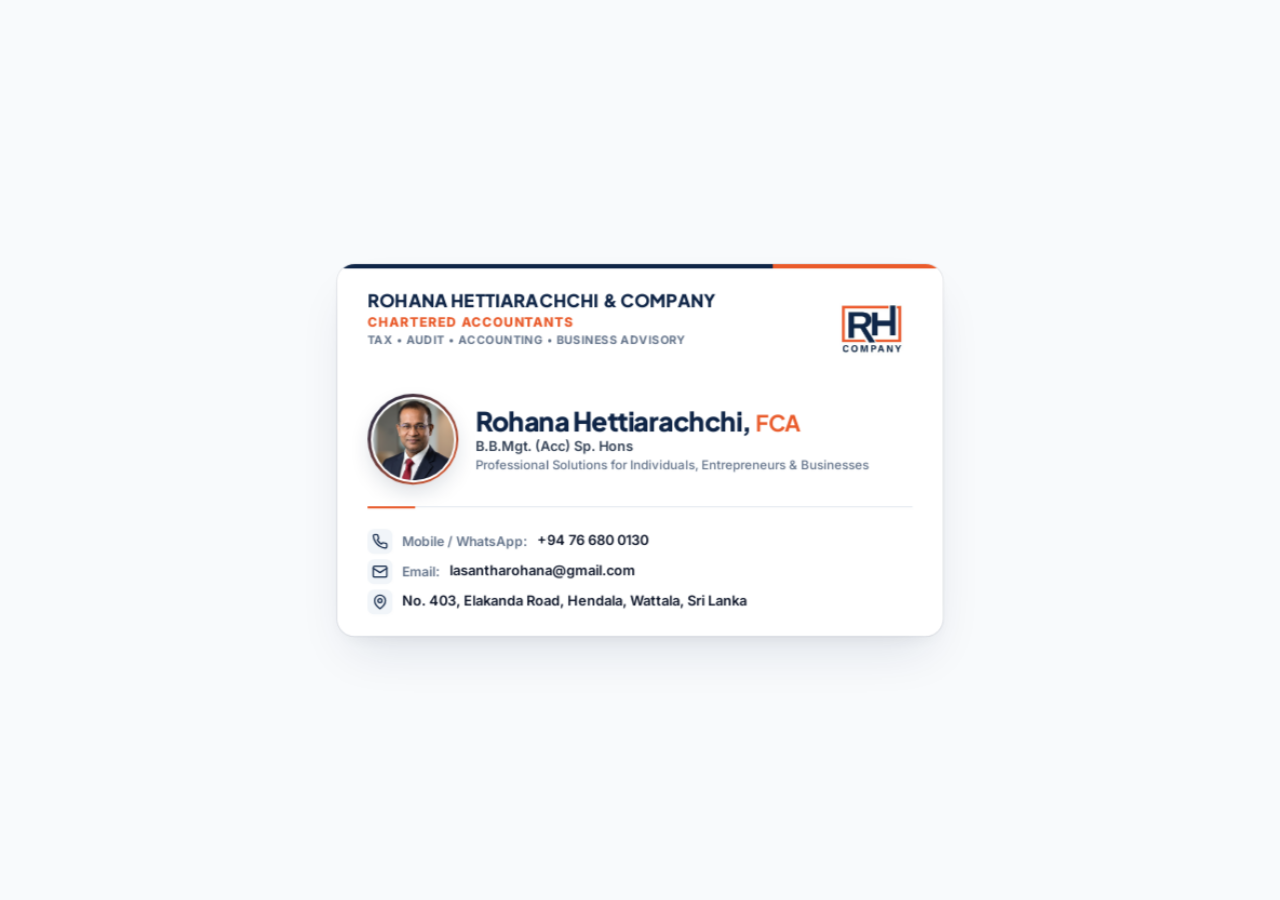
==== index.html @ 7b9294fe "Add Rohana Hettiarachchi 3D Digital Business Card, images, and Topographic QR Card" ====
<!DOCTYPE html>
<html lang="en">
<head>
  <meta charset="UTF-8" />
  <meta name="viewport" content="width=device-width, initial-scale=1.0, maximum-scale=5.0, user-scalable=no" />
  <meta name="theme-color" content="#FFFFFF" />
  <title>Rohana Hettiarachchi &amp; Company | Chartered Accountants</title>
  <meta name="description" content="Rohana Hettiarachchi & Company — Chartered Accountants. Tax, Audit, Accounting & Business Advisory for Individuals, Entrepreneurs & Businesses." />

  <!-- Clean Modern Typography -->
  <link rel="preconnect" href="https://fonts.googleapis.com" />
  <link rel="preconnect" href="https://fonts.gstatic.com" crossorigin />
  <link href="https://fonts.googleapis.com/css2?family=Inter:wght@400;500;600;700&family=Plus+Jakarta+Sans:wght@500;600;700;800&display=swap" rel="stylesheet" />

  <link rel="stylesheet" href="styles.css" />
</head>
<body>

  <main class="stage" id="stage">
    <!-- Auto-Rotating & Scaling Shell (Turns 90deg Landscape on Portrait Mobile, Horizontal on PC) -->
    <div class="card-viewport-box" id="cardViewportBox">
      <div class="card-scene" id="cardScene">

        <!-- One-Time Animated Swipe Overlay ON the Card (Plays once and disappears) -->
        <div class="card-swipe-overlay" id="swipeHint" aria-hidden="true">
          <div class="swipe-badge">
            <svg class="swipe-hand-svg" viewBox="0 0 120 120" width="56" height="56" fill="none" xmlns="http://www.w3.org/2000/svg">
              <!-- Curved Tapered Swipe Swoosh Above Finger -->
              <path
                class="swipe-arc"
                d="M42 23 C58 12, 82 16, 98 37 C80 25, 60 25, 45 31 C40 33, 37 27, 42 23 Z"
                fill="#0F2547"
              />
              <!-- Tilted Outlined Hand Icon -->
              <g class="swipe-hand-group" transform="rotate(-24 56 68)">
                <path
                  d="M36 69 V30 C36 24 44.5 24 44.5 30 V53
                     M44.5 45 C44.5 39.5 53 39.5 53 45 V54
                     M53 47 C53 41.5 61.5 41.5 61.5 47 V56
                     M61.5 50.5 C61.5 45.5 69.5 45.5 69.5 51 V70
                     C69.5 84.5 58.5 94 45.5 94
                     C35 94 28.5 87.5 23 78.5
                     L16.5 67.5 C14 63 20 58 24.5 61.5
                     L36 71"
                  fill="#FFFFFF"
                  stroke="#0F2547"
                  stroke-width="4.8"
                  stroke-linecap="round"
                  stroke-linejoin="round"
                />
              </g>
            </svg>
            <span class="swipe-caption">Swipe card to flip</span>
          </div>
        </div>

        <div class="business-card" id="businessCard" tabindex="0" role="region" aria-label="Business Card of Rohana Hettiarachchi. Swipe or tap to flip.">

          <!-- ================= FRONT SIDE ================= -->
          <div class="card-face card-face--front">
            <div class="card-accent-bar" aria-hidden="true"></div>

            <!-- Top Row: Company Name & Official RH Company Logo -->
            <div class="front-top">
              <div class="firm-info">
                <h2 class="firm-name">ROHANA HETTIARACHCHI &amp; COMPANY</h2>
                <p class="firm-chartered">CHARTERED ACCOUNTANTS</p>
                <p class="firm-pillars">TAX • AUDIT • ACCOUNTING • BUSINESS ADVISORY</p>
              </div>
              <div class="logo-wrap">
                <img
                  src="Logo/516607218_122106043148930137_3336936912384981878_n.jpg"
                  alt="RH Company Logo"
                  class="company-logo"
                  draggable="false"
                />
              </div>
            </div>

            <!-- Middle Row: Circle Profile Photo (Profile.jpg) + Person Name & Qualifications -->
            <div class="front-identity">
              <div class="profile-frame">
                <img
                  src="Profile.jpg"
                  alt="Rohana Hettiarachchi"
                  class="profile-photo"
                  draggable="false"
                />
              </div>
              <div class="identity-text">
                <h1 class="person-name">Rohana Hettiarachchi, <span class="person-fca">FCA</span></h1>
                <p class="person-credentials">B.B.Mgt. (Acc) Sp. Hons</p>
                <p class="firm-scope">Professional Solutions for Individuals, Entrepreneurs &amp; Businesses</p>
              </div>
            </div>

            <div class="card-divider" aria-hidden="true"></div>

            <!-- Bottom Row: Contact Details -->
            <div class="front-contacts">
              <a href="https://wa.me/94766800130" target="_blank" rel="noopener noreferrer" class="contact-row">
                <span class="contact-icon" aria-hidden="true">
                  <svg viewBox="0 0 24 24" width="15" height="15" fill="none" stroke="currentColor" stroke-width="2" stroke-linecap="round" stroke-linejoin="round">
                    <path d="M22 16.92v3a2 2 0 0 1-2.18 2 19.79 19.79 0 0 1-8.63-3.07 19.5 19.5 0 0 1-6-6 19.79 19.79 0 0 1-3.07-8.67A2 2 0 0 1 4.11 2h3a2 2 0 0 1 2 1.72 12.84 12.84 0 0 0 .7 2.81 2 2 0 0 1-.45 2.11L8.09 9.91a16 16 0 0 0 6 6l1.27-1.27a2 2 0 0 1 2.11-.45 12.84 12.84 0 0 0 2.81.7A2 2 0 0 1 22 16.92z"></path>
                  </svg>
                </span>
                <span class="contact-label">Mobile / WhatsApp:</span>
                <span class="contact-value">+94 76 680 0130</span>
              </a>

              <a href="mailto:lasantharohana@gmail.com" class="contact-row">
                <span class="contact-icon" aria-hidden="true">
                  <svg viewBox="0 0 24 24" width="15" height="15" fill="none" stroke="currentColor" stroke-width="2" stroke-linecap="round" stroke-linejoin="round">
                    <rect x="2" y="4" width="20" height="16" rx="2"></rect>
                    <path d="m22 7-8.97 5.7a1.94 1.94 0 0 1-2.06 0L2 7"></path>
                  </svg>
                </span>
                <span class="contact-label">Email:</span>
                <span class="contact-value">lasantharohana@gmail.com</span>
              </a>

              <a href="https://maps.google.com/?q=No.+403,+Elakanda+Road,+Hendala,+Wattala,+Sri+Lanka" target="_blank" rel="noopener noreferrer" class="contact-row">
                <span class="contact-icon" aria-hidden="true">
                  <svg viewBox="0 0 24 24" width="15" height="15" fill="none" stroke="currentColor" stroke-width="2" stroke-linecap="round" stroke-linejoin="round">
                    <path d="M20 10c0 6-8 12-8 12s-8-6-8-12a8 8 0 0 1 16 0Z"></path>
                    <circle cx="12" cy="10" r="3"></circle>
                  </svg>
                </span>
                <span class="contact-value">No. 403, Elakanda Road, Hendala, Wattala, Sri Lanka</span>
              </a>
            </div>
          </div>

          <!-- ================= BACK SIDE ================= -->
          <div class="card-face card-face--back">
            <div class="card-accent-bar" aria-hidden="true"></div>

            <div class="back-top">
              <div>
                <p class="back-eyebrow">TAX • AUDIT • ACCOUNTING • BUSINESS ADVISORY</p>
                <h2 class="back-heading">Professional Solutions</h2>
                <p class="back-sub">For Individuals, Entrepreneurs &amp; Businesses</p>
              </div>
              <img
                src="Logo/516607218_122106043148930137_3336936912384981878_n.jpg"
                alt="RH Company Logo"
                class="company-logo company-logo--small"
                draggable="false"
              />
            </div>

            <ul class="services-list">
              <li>
                <span class="bullet" aria-hidden="true"></span>
                <span>Accounting &amp; Financial Reporting</span>
              </li>
              <li>
                <span class="bullet" aria-hidden="true"></span>
                <span>Tax Advisory &amp; Compliance</span>
              </li>
              <li>
                <span class="bullet" aria-hidden="true"></span>
                <span>Audit &amp; Assurance</span>
              </li>
              <li>
                <span class="bullet" aria-hidden="true"></span>
                <span>Corporate &amp; Secretarial Services</span>
              </li>
              <li>
                <span class="bullet" aria-hidden="true"></span>
                <span>Internal Audit &amp; Risk Advisory</span>
              </li>
              <li>
                <span class="bullet" aria-hidden="true"></span>
                <span>Business &amp; Management Consulting</span>
              </li>
              <li>
                <span class="bullet" aria-hidden="true"></span>
                <span>Accounting Systems &amp; Process Advisory</span>
              </li>
              <li>
                <span class="bullet" aria-hidden="true"></span>
                <span>Financial &amp; Wealth Advisory</span>
              </li>
              <li class="service-span-full">
                <span class="bullet" aria-hidden="true"></span>
                <span>Investment &amp; Retirement Planning</span>
              </li>
            </ul>

            <div class="back-footer">
              <span>ROHANA HETTIARACHCHI &amp; COMPANY — CHARTERED ACCOUNTANTS</span>
            </div>
          </div>

        </div>
      </div>
    </div>
  </main>

  <script src="script.js"></script>
</body>
</html>
---- styles.css ----
/* ==========================================================================
   Rohana Hettiarachchi & Company — Chartered Accountants
   Auto-Landscape on Mobile (90deg rotation on Portrait Screens) + PC Landscape
   One-Time On-Card Swipe Animation
   ========================================================================== */

:root {
  --font-heading: 'Plus Jakarta Sans', -apple-system, BlinkMacSystemFont, 'Segoe UI', Roboto, sans-serif;
  --font-body: 'Inter', -apple-system, BlinkMacSystemFont, 'Segoe UI', Roboto, sans-serif;

  --brand-navy: #0f2547;
  --brand-orange: #ea5b2b;
  --text-dark: #0f172a;
  --text-secondary: #334155;
  --text-muted: #64748b;
  --border-subtle: #e2e8f0;
  --card-white: #ffffff;
  --page-white: #f8fafc;

  /* Canonical Landscape Business Card Dimensions */
  --card-base-w: 560px;
  --card-base-h: 344px;
  --card-scale: 1;
  --card-rotate-z: 0deg;
}

*,
*::before,
*::after {
  box-sizing: border-box;
  margin: 0;
  padding: 0;
}

html,
body {
  width: 100%;
  height: 100%;
  height: 100dvh;
  background-color: var(--page-white);
  color: var(--text-dark);
  font-family: var(--font-body);
  -webkit-font-smoothing: antialiased;
  -moz-osx-font-smoothing: grayscale;
  overflow: hidden;
}

body {
  display: flex;
  align-items: center;
  justify-content: center;
}

.stage {
  width: 100%;
  height: 100%;
  display: flex;
  align-items: center;
  justify-content: center;
  overflow: hidden;
}

/* ==========================================================================
   Viewport Box & Auto-Rotating Scene
   - On PC / Landscape (vw >= vh): --card-rotate-z: 0deg
   - On Mobile Portrait (vw < vh): --card-rotate-z: 90deg (turns landscape!)
   ========================================================================== */

.card-viewport-box {
  position: relative;
  display: flex;
  align-items: center;
  justify-content: center;
}

.card-scene {
  position: relative;
  width: var(--card-base-w);
  height: var(--card-base-h);
  perspective: 1800px;
  -webkit-perspective: 1800px;
  transform: rotate(var(--card-rotate-z)) scale(var(--card-scale));
  transform-origin: center center;
  flex-shrink: 0;
}

.business-card {
  position: relative;
  width: var(--card-base-w);
  height: var(--card-base-h);
  transform-style: preserve-3d;
  -webkit-transform-style: preserve-3d;
  will-change: transform;
  touch-action: none;
  cursor: grab;
  user-select: none;
  -webkit-user-select: none;
  -webkit-tap-highlight-color: transparent;
  outline: none;
}

.business-card:active {
  cursor: grabbing;
}

.business-card img {
  pointer-events: none;
  -webkit-user-drag: none;
  user-select: none;
}

/* ==========================================================================
   One-Time On-Card Swipe Overlay (Plays Once on the Card and Disappears)
   ========================================================================== */

.card-swipe-overlay {
  position: absolute;
  inset: 0;
  z-index: 30;
  display: flex;
  align-items: center;
  justify-content: center;
  pointer-events: none;
  user-select: none;
  animation: oneTimeSwipeOverlay 2.5s cubic-bezier(0.22, 1, 0.36, 1) forwards;
}

.card-swipe-overlay.is-dismissed {
  opacity: 0 !important;
  visibility: hidden !important;
  transition: opacity 0.25s ease, visibility 0.25s ease;
}

.swipe-badge {
  display: flex;
  flex-direction: column;
  align-items: center;
  gap: 4px;
  padding: 16px 26px 14px;
  border-radius: 18px;
  background: rgba(255, 255, 255, 0.92);
  backdrop-filter: blur(8px);
  -webkit-backdrop-filter: blur(8px);
  border: 1px solid rgba(15, 37, 71, 0.1);
  box-shadow: 0 18px 40px -8px rgba(15, 37, 71, 0.22);
}

.swipe-hand-svg {
  overflow: visible;
}

.swipe-hand-group {
  transform-origin: 52px 86px;
  animation: handSwipeOnce 1.15s cubic-bezier(0.45, 0.05, 0.55, 0.95) 2;
}

.swipe-arc {
  transform-origin: 65px 35px;
  animation: swipeArcOnce 1.15s cubic-bezier(0.45, 0.05, 0.55, 0.95) 2;
}

@keyframes oneTimeSwipeOverlay {
  0% {
    opacity: 0;
    transform: scale(0.92);
    visibility: visible;
  }
  14% {
    opacity: 1;
    transform: scale(1);
  }
  80% {
    opacity: 1;
    transform: scale(1);
  }
  100% {
    opacity: 0;
    transform: scale(0.95);
    visibility: hidden;
  }
}

@keyframes handSwipeOnce {
  0%, 100% {
    transform: translateX(-10px) rotate(-32deg);
  }
  50% {
    transform: translateX(12px) rotate(-6deg);
  }
}

@keyframes swipeArcOnce {
  0%, 100% {
    opacity: 0.35;
    transform: translateX(-5px) scale(0.93);
  }
  50% {
    opacity: 1;
    transform: translateX(5px) scale(1.04);
  }
}

.swipe-caption {
  font-size: 0.78rem;
  font-weight: 700;
  color: var(--brand-navy);
  letter-spacing: 0.02em;
  white-space: nowrap;
}

/* ==========================================================================
   Card Faces (Pure White Physical Cardstock, Fixed Landscape Layout)
   ========================================================================== */

.card-face {
  position: absolute;
  inset: 0;
  width: var(--card-base-w);
  height: var(--card-base-h);
  background-color: var(--card-white);
  border-radius: 16px;
  padding: 24px 28px 20px;
  box-shadow:
    0 22px 48px -12px rgba(15, 37, 71, 0.12),
    0 6px 18px -4px rgba(15, 37, 71, 0.06),
    0 0 0 1px rgba(15, 37, 71, 0.08);
  backface-visibility: hidden;
  -webkit-backface-visibility: hidden;
  display: flex;
  flex-direction: column;
  justify-content: space-between;
  overflow: hidden;
}

.card-face--front {
  z-index: 2;
  transform: rotateY(0deg) translateZ(1px);
}

.card-face--back {
  transform: rotateY(180deg) translateZ(1px);
}

/* Top Minimalist Dual-Tone Accent Line (Navy + Orange from Logo) */
.card-accent-bar {
  position: absolute;
  top: 0;
  left: 0;
  right: 0;
  height: 4px;
  background: linear-gradient(90deg, var(--brand-navy) 0%, var(--brand-navy) 72%, var(--brand-orange) 72%, var(--brand-orange) 100%);
}

/* ==========================================================================
   FRONT SIDE LAYOUT — CIRCLE PROFILE PHOTO + LOGO & DETAILS
   ========================================================================== */

.front-top {
  display: flex;
  align-items: flex-start;
  justify-content: space-between;
  gap: 14px;
}

.firm-info {
  display: flex;
  flex-direction: column;
  gap: 2px;
}

.firm-name {
  font-family: var(--font-heading);
  font-size: 1.02rem;
  font-weight: 800;
  color: var(--brand-navy);
  letter-spacing: 0.01em;
  line-height: 1.22;
}

.firm-chartered {
  font-size: 0.75rem;
  font-weight: 800;
  color: var(--brand-orange);
  letter-spacing: 0.08em;
  text-transform: uppercase;
}

.firm-pillars {
  font-size: 0.66rem;
  font-weight: 700;
  color: var(--text-muted);
  letter-spacing: 0.04em;
  margin-top: 1px;
}

.logo-wrap {
  flex-shrink: 0;
  display: flex;
  align-items: center;
  justify-content: center;
}

.company-logo {
  width: 74px;
  height: auto;
  object-fit: contain;
  display: block;
}

.company-logo--small {
  width: 56px;
}

/* Middle Row: Circle Profile Photo + Person Name & Credentials */
.front-identity {
  display: flex;
  align-items: center;
  gap: 16px;
  margin: 10px 0 8px;
}

.profile-frame {
  flex-shrink: 0;
  width: 84px;
  height: 84px;
  border-radius: 50%;
  padding: 2.5px;
  background: linear-gradient(135deg, var(--brand-navy) 0%, var(--brand-orange) 100%);
  box-shadow: 0 8px 20px -4px rgba(15, 37, 71, 0.18);
}

.profile-photo {
  width: 100%;
  height: 100%;
  border-radius: 50%;
  object-fit: cover;
  object-position: center 18%;
  border: 2px solid #ffffff;
  display: block;
  background-color: #f1f5f9;
}

.identity-text {
  display: flex;
  flex-direction: column;
  justify-content: center;
}

.person-name {
  font-family: var(--font-heading);
  font-size: 1.54rem;
  font-weight: 800;
  color: var(--brand-navy);
  letter-spacing: -0.02em;
  line-height: 1.14;
}

.person-fca {
  font-weight: 700;
  font-size: 0.84em;
  color: var(--brand-orange);
}

.person-credentials {
  margin-top: 2px;
  font-size: 0.79rem;
  font-weight: 600;
  color: var(--text-secondary);
}

.firm-scope {
  margin-top: 3px;
  font-size: 0.72rem;
  font-weight: 500;
  color: var(--text-muted);
}

.card-divider {
  width: 100%;
  height: 1px;
  background-color: var(--border-subtle);
  margin-bottom: 8px;
  position: relative;
}

.card-divider::after {
  content: '';
  position: absolute;
  left: 0;
  top: 0;
  width: 44px;
  height: 2px;
  background-color: var(--brand-orange);
}

/* Contact Rows */
.front-contacts {
  display: flex;
  flex-direction: column;
  gap: 5px;
}

.contact-row {
  display: inline-flex;
  align-items: center;
  gap: 9px;
  text-decoration: none;
  color: var(--text-secondary);
  font-size: 0.8rem;
  line-height: 1.3;
  transition: color 0.18s ease;
}

.contact-row:hover {
  color: var(--brand-orange);
}

.contact-icon {
  display: inline-flex;
  align-items: center;
  justify-content: center;
  width: 23px;
  height: 23px;
  border-radius: 6px;
  background-color: #f1f5f9;
  color: var(--brand-navy);
  flex-shrink: 0;
  transition: background-color 0.18s ease, color 0.18s ease;
}

.contact-row:hover .contact-icon {
  background-color: rgba(234, 91, 43, 0.12);
  color: var(--brand-orange);
}

.contact-label {
  font-weight: 600;
  color: var(--text-muted);
  font-size: 0.76rem;
}

.contact-value {
  font-weight: 600;
  color: var(--text-dark);
}

/* ==========================================================================
   BACK SIDE LAYOUT (9 PROFESSIONAL SERVICES IN 2 LANDSCAPE COLUMNS)
   ========================================================================== */

.back-top {
  display: flex;
  align-items: center;
  justify-content: space-between;
  gap: 12px;
  padding-bottom: 10px;
  border-bottom: 1px solid var(--border-subtle);
}

.back-eyebrow {
  font-size: 0.65rem;
  font-weight: 800;
  text-transform: uppercase;
  letter-spacing: 0.07em;
  color: var(--brand-orange);
}

.back-heading {
  font-family: var(--font-heading);
  font-size: 1.12rem;
  font-weight: 800;
  color: var(--brand-navy);
  margin-top: 2px;
}

.back-sub {
  font-size: 0.73rem;
  font-weight: 500;
  color: var(--text-muted);
}

.services-list {
  list-style: none;
  display: grid;
  grid-template-columns: repeat(2, 1fr);
  gap: 9px 14px;
  margin: 10px 0;
}

.services-list li {
  display: flex;
  align-items: center;
  gap: 8px;
  font-size: 0.78rem;
  font-weight: 600;
  color: var(--text-secondary);
  line-height: 1.3;
}

.services-list li.service-span-full {
  grid-column: 1 / -1;
}

.bullet {
  width: 6px;
  height: 6px;
  border-radius: 1.5px;
  background-color: var(--brand-orange);
  flex-shrink: 0;
}

.back-footer {
  display: flex;
  align-items: center;
  justify-content: center;
  padding-top: 10px;
  border-top: 1px solid var(--border-subtle);
  font-size: 0.7rem;
  font-weight: 700;
  letter-spacing: 0.05em;
  color: var(--brand-navy);
}
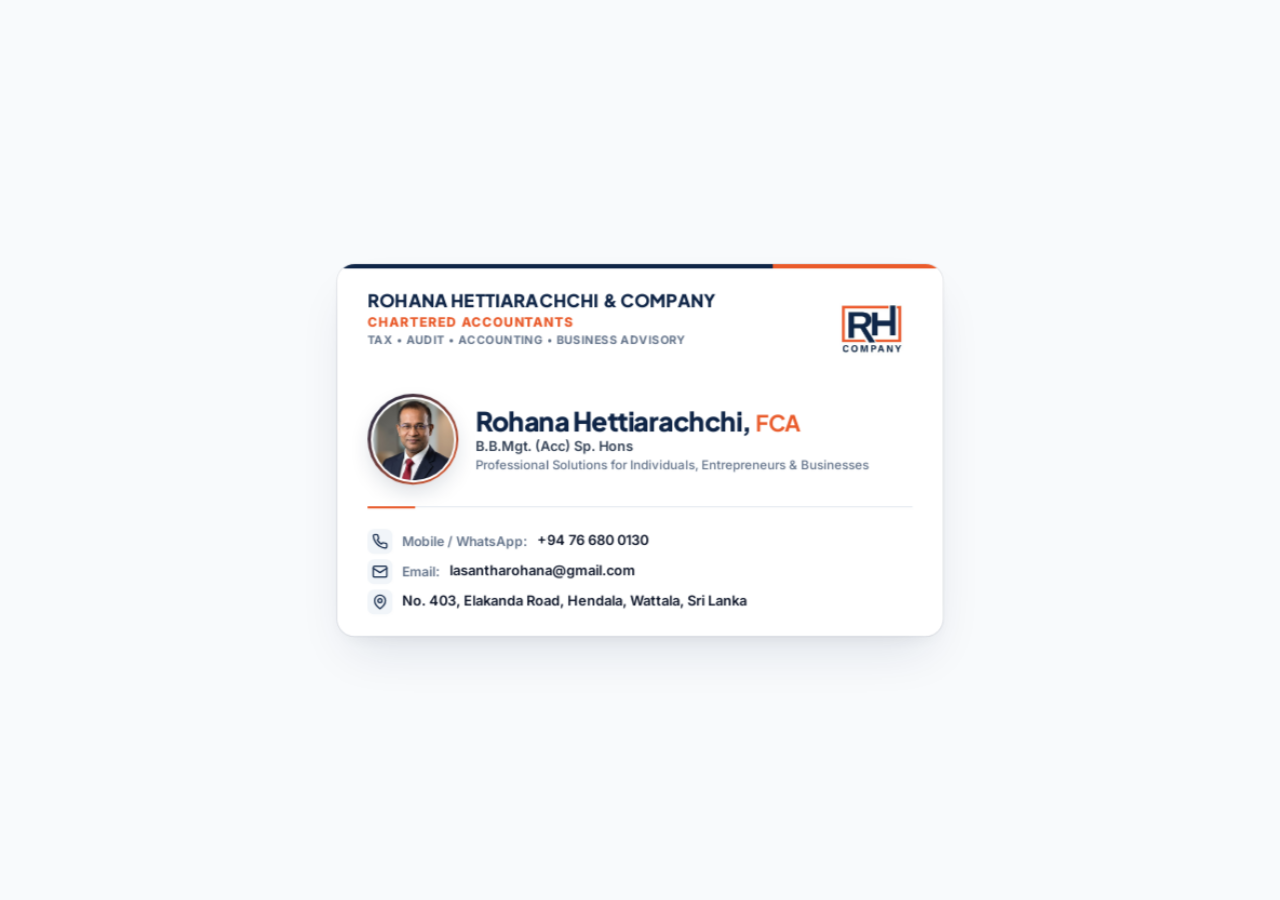
==== commit 2048a9e1: "Optimize Profile.jpg from 2.5MB to 38KB and preload images for instant loading" ====
--- a/index.html
+++ b/index.html
@@ -6,6 +6,10 @@
   <meta name="theme-color" content="#FFFFFF" />
   <title>Rohana Hettiarachchi &amp; Company | Chartered Accountants</title>
   <meta name="description" content="Rohana Hettiarachchi & Company — Chartered Accountants. Tax, Audit, Accounting & Business Advisory for Individuals, Entrepreneurs & Businesses." />
+
+  <!-- Preload Critical Images for Instant Render -->
+  <link rel="preload" as="image" href="Profile.jpg" fetchpriority="high" />
+  <link rel="preload" as="image" href="Logo/516607218_122106043148930137_3336936912384981878_n.jpg" fetchpriority="high" />
 
   <!-- Clean Modern Typography -->
   <link rel="preconnect" href="https://fonts.googleapis.com" />
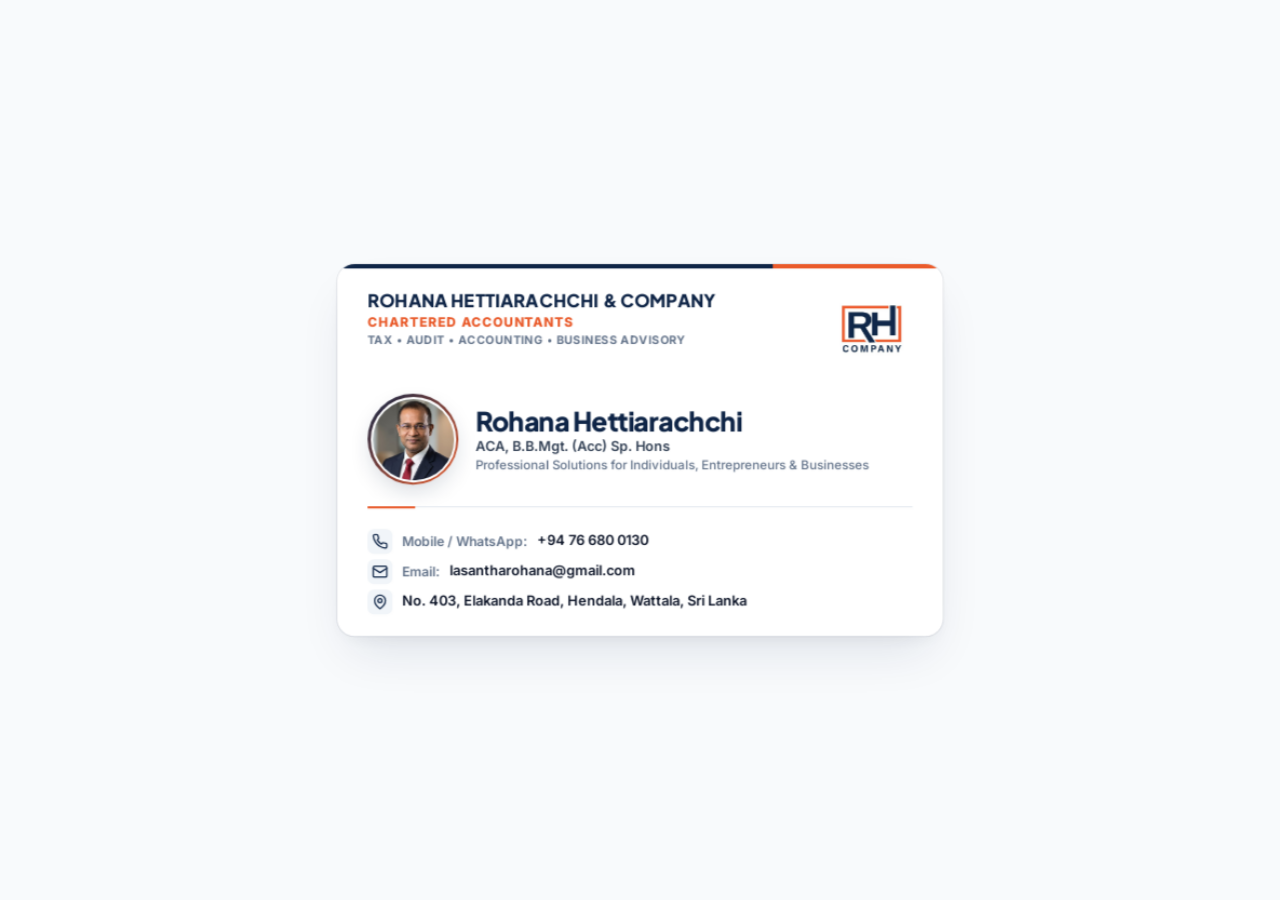
==== commit 996fb216: "Remove FCA, polish Black & Gold QR card layout, add clickable QR link and HTML email copy" ====
--- a/index.html
+++ b/index.html
@@ -92,8 +92,8 @@
                 />
               </div>
               <div class="identity-text">
-                <h1 class="person-name">Rohana Hettiarachchi, <span class="person-fca">FCA</span></h1>
-                <p class="person-credentials">B.B.Mgt. (Acc) Sp. Hons</p>
+                <h1 class="person-name">Rohana Hettiarachchi</h1>
+                <p class="person-credentials">ACA, B.B.Mgt. (Acc) Sp. Hons</p>
                 <p class="firm-scope">Professional Solutions for Individuals, Entrepreneurs &amp; Businesses</p>
               </div>
             </div>
